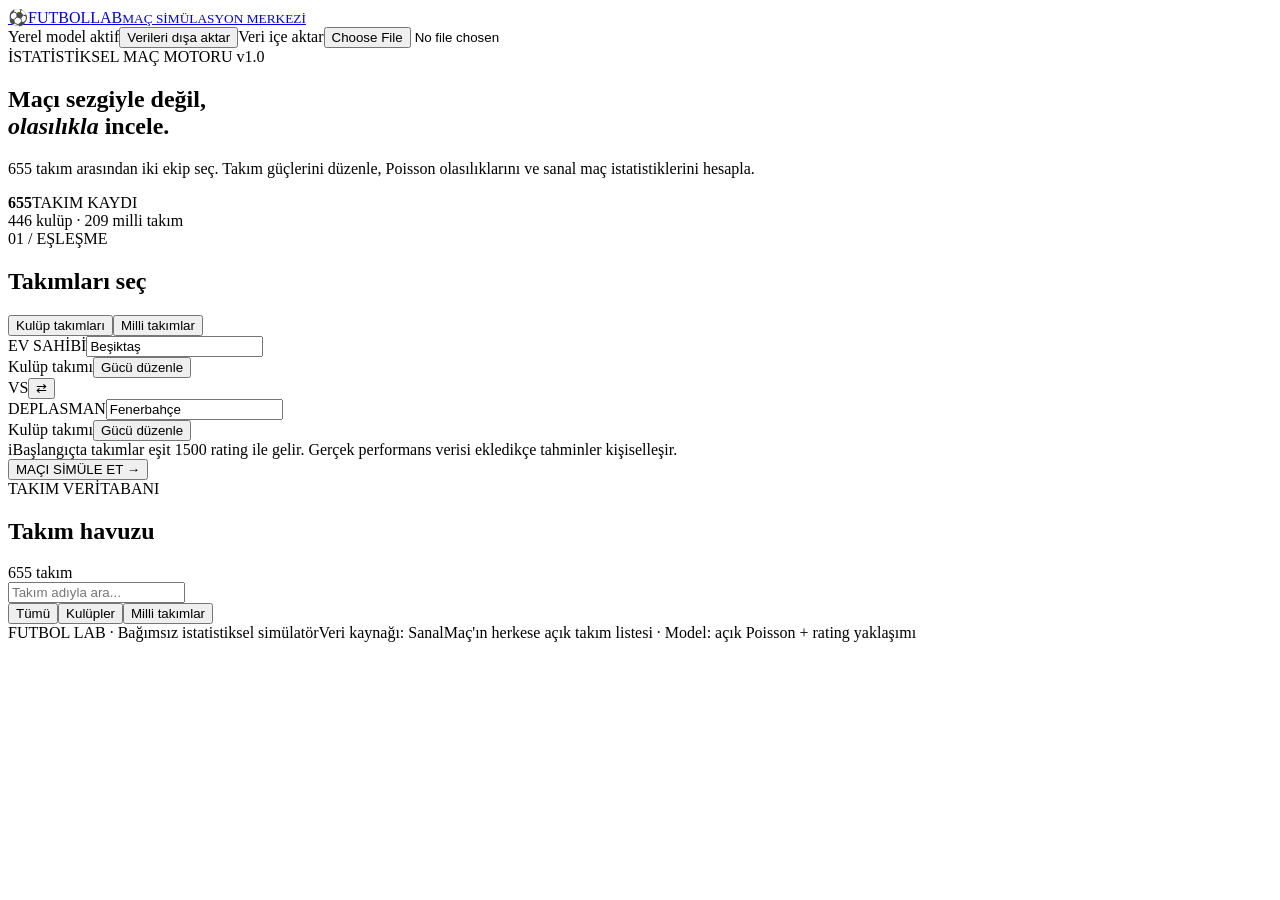
==== index.html @ b566d8dd "Add static football simulation app entry page" ====
<!doctype html>
<html lang="tr">
<head>
  <meta charset="utf-8"><meta name="viewport" content="width=device-width, initial-scale=1">
  <meta name="theme-color" content="#0b1321"><meta name="description" content="Kulüp ve milli takımlar için Poisson tabanlı futbol maç simülatörü.">
  <title>Futbol Simülasyon Laboratuvarı</title><link rel="stylesheet" href="style.css">
</head>
<body>
<header class="topbar"><a class="brand" href="#top"><span class="brand-mark">⚽</span><span>FUTBOL<span class="brand-accent">LAB</span><small>MAÇ SİMÜLASYON MERKEZİ</small></span></a><div class="top-actions"><span class="status"><i></i> Yerel model aktif</span><button id="exportBtn" class="button subtle">Verileri dışa aktar</button><label class="button subtle import-label">Veri içe aktar<input id="importFile" type="file" accept=".json,.csv,application/json,text/csv"></label></div></header>
<main id="top" class="shell">
  <section class="hero"><div><div class="eyebrow">İSTATİSTİKSEL MAÇ MOTORU <span>v1.0</span></div><h1>Maçı sezgiyle değil,<br><em>olasılıkla</em> incele.</h1><p>655 takım arasından iki ekip seç. Takım güçlerini düzenle, Poisson olasılıklarını ve sanal maç istatistiklerini hesapla.</p></div><div class="hero-stat"><strong>655</strong><span>TAKIM KAYDI</span><div>446 kulüp · 209 milli takım</div></div></section>
  <section class="panel selector-panel">
    <div class="section-head"><div><span class="kicker">01 / EŞLEŞME</span><h2>Takımları seç</h2></div><div class="tabs" role="tablist"><button class="tab active" data-type="club">Kulüp takımları</button><button class="tab" data-type="national">Milli takımlar</button></div></div>
    <div class="match-selectors">
      <div class="team-select home"><label for="homeTeam">EV SAHİBİ</label><input id="homeTeam" list="teamNames" value="Beşiktaş" autocomplete="off" placeholder="Takım ara..."><div class="team-foot"><span class="team-dot"></span><span id="homeType">Kulüp takımı</span><button class="text-button" data-edit="home">Gücü düzenle</button></div></div>
      <div class="versus"><span>VS</span><button id="swapBtn" aria-label="Takımları değiştir" title="Takımları değiştir">⇄</button></div>
      <div class="team-select away"><label for="awayTeam">DEPLASMAN</label><input id="awayTeam" list="teamNames" value="Fenerbahçe" autocomplete="off" placeholder="Takım ara..."><div class="team-foot"><span class="team-dot"></span><span id="awayType">Kulüp takımı</span><button class="text-button" data-edit="away">Gücü düzenle</button></div></div>
    </div>
    <datalist id="teamNames"></datalist>
    <div class="selector-bottom"><div class="model-note"><span class="info">i</span><span>Başlangıçta takımlar eşit 1500 rating ile gelir. Gerçek performans verisi ekledikçe tahminler kişiselleşir.</span></div><button id="simulateBtn" class="button primary">MAÇI SİMÜLE ET <span>→</span></button></div>
  </section>

  <section id="editor" class="panel editor-panel" hidden>
    <div class="section-head"><div><span class="kicker">TAKIM PROFİLİ</span><h2 id="editorTitle">Takım gücü</h2></div><button id="closeEditor" class="icon-button" aria-label="Kapat">×</button></div>
    <div class="editor-grid">
      <label>SM Rating <output id="ratingOut">1500</output><input id="rating" type="range" min="900" max="2200" step="10" value="1500"></label>
      <label>Hücum katsayısı <output id="attackOut">1.00×</output><input id="attack" type="range" min="0.65" max="1.55" step="0.01" value="1"></label>
      <label>Savunma katsayısı <output id="defenseOut">1.00×</output><input id="defense" type="range" min="0.65" max="1.55" step="0.01" value="1"></label>
      <label>Son form etkisi <output id="formOut">0</output><input id="form" type="range" min="-5" max="5" step="1" value="0"></label>
    </div>
    <div class="editor-foot"><span>Bu değerler yalnızca bu tarayıcıda saklanır.</span><button id="resetProfile" class="button subtle">Takımı varsayılana döndür</button></div>
  </section>

  <section id="results" hidden>
    <div class="results-heading"><div><span class="kicker">02 / SİMÜLASYON RAPORU</span><h2 id="resultTitle">Beşiktaş <small>—</small> Fenerbahçe</h2><p id="resultMeta">90 dakika · Poisson olasılık matrisi · 20.000 sanal maç</p></div><button class="button subtle" id="rerunBtn">↻ Yeniden hesapla</button></div>
    <div class="result-grid">
      <article class="panel outcome-panel"><div class="card-kicker">MAÇ SONUCU OLASILIKLARI</div><div class="probabilities"><div><strong id="homeProb">—</strong><span>EV SAHİBİ</span></div><div><strong id="drawProb">—</strong><span>BERABERLİK</span></div><div><strong id="awayProb">—</strong><span>DEPLASMAN</span></div></div><div class="prob-bar"><span id="homeBar"></span><span id="drawBar"></span><span id="awayBar"></span></div><div class="favorite-line"><span class="favorite-pip"></span><span id="favoriteText">Favori hesaplanıyor</span></div><div class="divider"></div><div class="score-row"><div><span>BEKLENEN GOL</span><strong id="expectedGoals">—</strong></div><div><span>EN OLASI SKOR</span><strong id="mostLikely">—</strong></div><div><span>2.5 GOL ÜSTÜ</span><strong id="over25">—</strong></div></div></article>
      <article class="panel score-panel"><div class="card-kicker">EN OLASI SKORLAR</div><div id="scoreList" class="score-list"></div><p class="muted small">Skor olasılıkları 0–8 gol aralığındaki Poisson matrisinden normalize edilir.</p></article>
    </div>
    <article class="panel stats-panel"><div class="section-head"><div><span class="kicker">03 / SANAL MAÇ</span><h2>Simüle edilen maç istatistikleri</h2></div><span class="sim-count">20.000 SENARYO</span></div><div id="statsTable" class="stats-table"></div></article>
    <article class="panel model-panel"><div class="section-head"><div><span class="kicker">04 / MODEL ŞEFFAFLIĞI</span><h2>Hesaplama özeti</h2></div></div><div id="modelDetails" class="model-details"></div></article>
  </section>
  <section class="panel teams-panel"><div class="section-head"><div><span class="kicker">TAKIM VERİTABANI</span><h2>Takım havuzu</h2></div><div class="team-count" id="teamCount">655 takım</div></div><div class="team-tools"><input id="teamSearch" placeholder="Takım adıyla ara..."><div class="tabs compact"><button class="tab active" data-filter="all">Tümü</button><button class="tab" data-filter="club">Kulüpler</button><button class="tab" data-filter="national">Milli takımlar</button></div></div><div id="teamChips" class="team-chips"></div><div class="list-footer" id="listFooter"></div></section>
  <footer><span>FUTBOL LAB · Bağımsız istatistiksel simülatör</span><span>Veri kaynağı: SanalMaç'ın herkese açık takım listesi · Model: açık Poisson + rating yaklaşımı</span></footer>
</main>
<script src="app.js"></script>
</body></html>
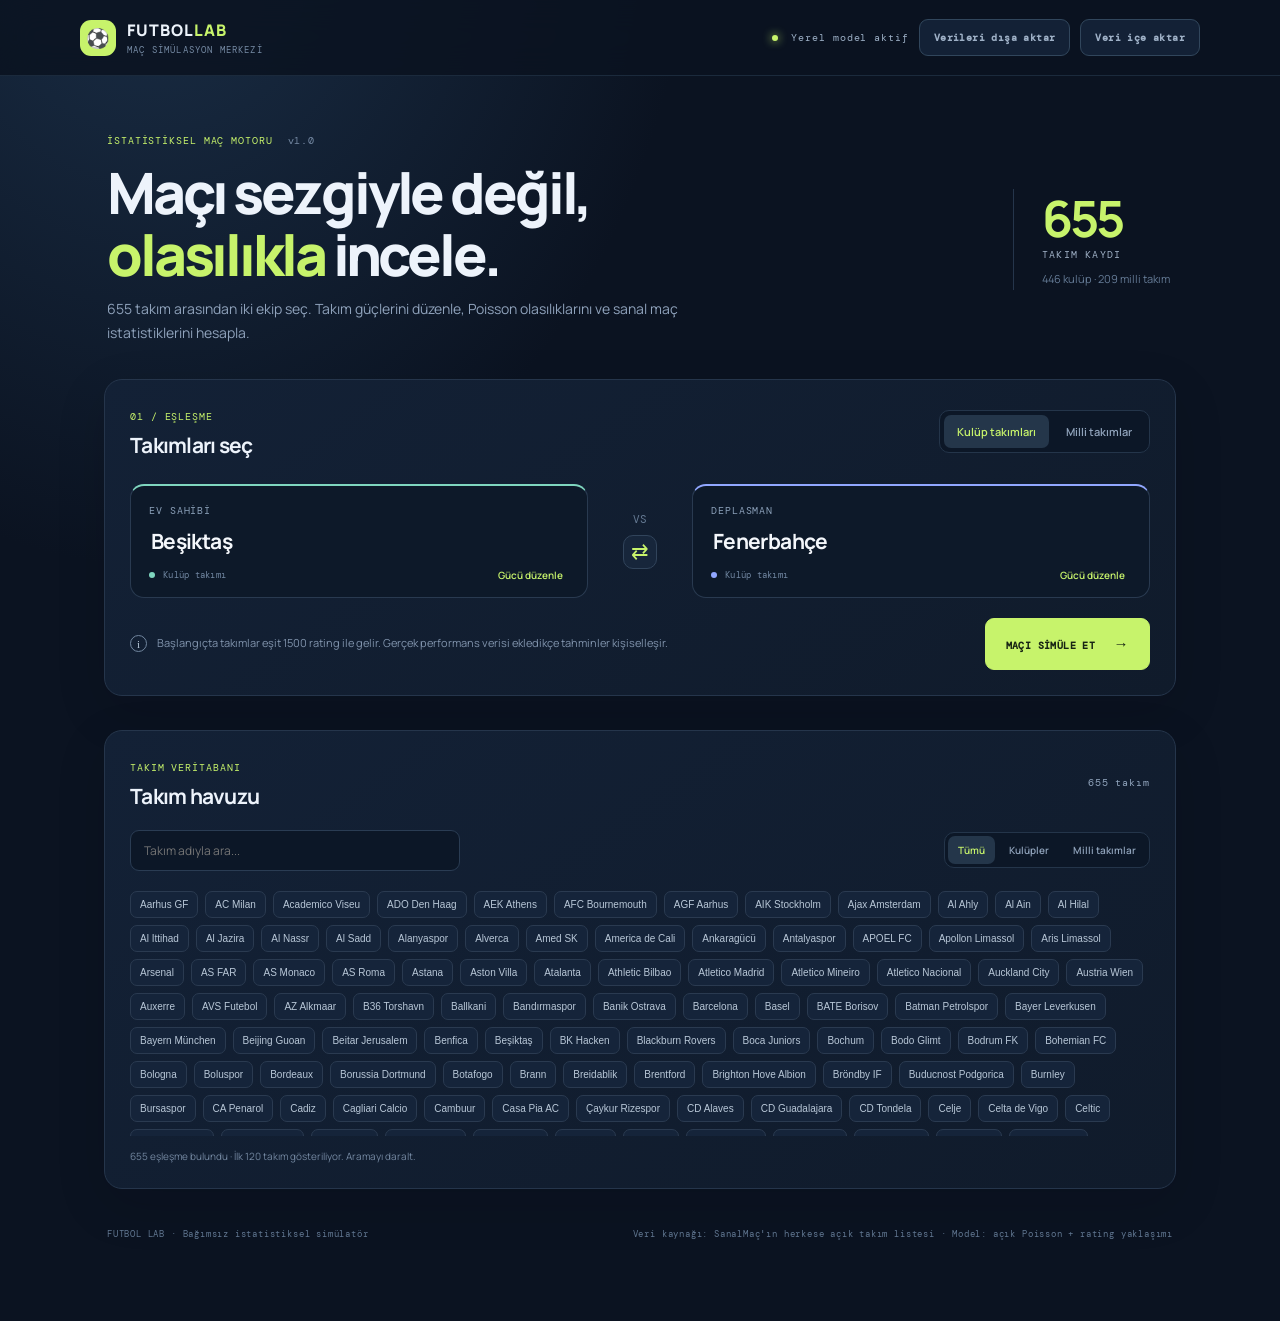
==== commit 477b39dd: "Add expanded team form controls" ====
--- a/index.html
+++ b/index.html
@@ -27,8 +27,14 @@
       <label>Hücum katsayısı <output id="attackOut">1.00×</output><input id="attack" type="range" min="0.65" max="1.55" step="0.01" value="1"></label>
       <label>Savunma katsayısı <output id="defenseOut">1.00×</output><input id="defense" type="range" min="0.65" max="1.55" step="0.01" value="1"></label>
       <label>Son form etkisi <output id="formOut">0</output><input id="form" type="range" min="-5" max="5" step="1" value="0"></label>
+      <label>İç saha etkisi <output id="homeEdgeOut">0</output><input id="homeEdge" type="range" min="-5" max="5" step="1" value="0"></label>
+      <label>Yorgunluk <output id="fatigueOut">0/10</output><input id="fatigue" type="range" min="0" max="10" step="1" value="0"></label>
+      <label>İstikrar <output id="consistencyOut">72/100</output><input id="consistency" type="range" min="0" max="100" step="1" value="72"></label>
+      <label>Moral <output id="moraleOut">0</output><input id="morale" type="range" min="-5" max="5" step="1" value="0"></label>
+      <label>Motivasyon <output id="motivationOut">5/10</output><input id="motivation" type="range" min="0" max="10" step="1" value="5"></label>
     </div>
-    <div class="editor-foot"><span>Bu değerler yalnızca bu tarayıcıda saklanır.</span><button id="resetProfile" class="button subtle">Takımı varsayılana döndür</button></div>
+    <p class="editor-hint">İç saha etkisi yalnızca takım ev sahibiyken uygulanır. Yorgunluk hücum gücünü düşürüp rakibin gol beklentisini artırır. Düşük istikrar skor dağılımını daha değişken yapar; moral, motivasyon ve form beklenen performansı etkiler.</p>
+    <div class="editor-foot"><span>Takım profilleri bu tarayıcıda saklanır ve sonraki maçlarda da kullanılır.</span><button id="resetProfile" class="button subtle">Takımı varsayılana döndür</button></div>
   </section>
 
   <section id="results" hidden>
--- a/style.css
+++ b/style.css
@@ -0,0 +1,6 @@
+@import url('https://fonts.googleapis.com/css2?family=DM+Mono:wght@400;500&family=Manrope:wght@400;500;600;700;800&display=swap');
+:root{--bg:#0b1321;--panel:#111d2e;--panel2:#16253a;--line:#25354b;--text:#edf3fb;--muted:#8fa2bb;--accent:#c7f36b;--accent2:#7fd6bf;--red:#f18a7b;--gold:#e7bd68}*{box-sizing:border-box}body{margin:0;background:radial-gradient(ellipse at 12% -10%,#1b3049 0,transparent 34%),var(--bg);color:var(--text);font-family:Manrope,Arial,sans-serif;font-size:14px}.topbar{height:76px;border-bottom:1px solid #1b2a3c;display:flex;align-items:center;justify-content:space-between;padding:0 max(24px,calc((100vw - 1120px)/2));background:#0b1321dd;position:sticky;top:0;z-index:5;backdrop-filter:blur(16px)}.brand{display:flex;gap:11px;align-items:center;color:var(--text);text-decoration:none;font-size:16px;font-weight:800;letter-spacing:.06em}.brand-mark{width:36px;height:36px;border-radius:11px;background:#c7f36b;color:#162414;display:grid;place-items:center;font-size:19px}.brand-accent{color:var(--accent)}.brand small{display:block;color:#778ba5;font:9px 'DM Mono';letter-spacing:.13em;margin-top:3px}.top-actions{display:flex;align-items:center;gap:10px}.status,.kicker,.eyebrow,.card-kicker,.team-select label,.team-count,.sim-count,footer,.team-foot,.score-row span{font:10px 'DM Mono',monospace;letter-spacing:.09em}.status{color:#9db0c6}.status i{display:inline-block;width:6px;height:6px;border-radius:50%;background:var(--accent);margin-right:7px;box-shadow:0 0 10px #c7f36b}.shell{max-width:1120px;margin:auto;padding:38px 24px 60px}.hero{display:flex;justify-content:space-between;align-items:center;padding:20px 3px 34px}.eyebrow,.kicker{color:var(--accent)}.eyebrow span{color:#7589a3;margin-left:8px}h1{font-size:clamp(36px,5vw,57px);line-height:1.08;letter-spacing:-.055em;margin:15px 0 12px;font-weight:800}h1 em{color:var(--accent);font-style:normal}.hero p{max-width:610px;color:var(--muted);line-height:1.7;margin:0}.hero-stat{border-left:1px solid var(--line);padding:4px 0 4px 28px;min-width:160px}.hero-stat strong{font-size:50px;line-height:1;color:var(--accent);letter-spacing:-.06em;display:block}.hero-stat span{font:10px 'DM Mono';letter-spacing:.12em;color:#9fb0c5}.hero-stat div{color:#657b96;font-size:11px;margin-top:9px}.panel{background:linear-gradient(145deg,#132136,#101b2b);border:1px solid var(--line);border-radius:18px;padding:25px;margin-bottom:18px;box-shadow:0 16px 50px #02081222}.section-head{display:flex;justify-content:space-between;align-items:center;gap:16px}.section-head h2,.results-heading h2{font-size:21px;letter-spacing:-.035em;margin:7px 0 0}.tabs{display:flex;gap:4px;padding:4px;background:#0c1727;border:1px solid #24354a;border-radius:10px}.tab{background:transparent;color:#90a3bb;border:0;padding:9px 13px;border-radius:7px;font:600 11px Manrope;cursor:pointer}.tab.active{background:#24364a;color:var(--accent)}.match-selectors{display:grid;grid-template-columns:1fr 72px 1fr;gap:16px;align-items:center;margin:25px 0 20px}.team-select{background:#0d1929;border:1px solid #293a50;border-radius:14px;padding:18px 18px 14px}.team-select.home{border-top:2px solid var(--accent2)}.team-select.away{border-top:2px solid #91a7ff}.team-select label{color:#8ba0b9;display:block;margin-bottom:9px}.team-select input{width:100%;background:transparent;border:0;outline:none;color:#f4f7fb;font:700 21px Manrope;letter-spacing:-.03em}.team-foot{display:flex;align-items:center;gap:8px;color:#7187a2;margin-top:11px;font-size:9px;letter-spacing:.03em}.team-dot{width:6px;height:6px;border-radius:50%;background:var(--accent2)}.away .team-dot{background:#91a7ff}.text-button{margin-left:auto;background:transparent;border:0;color:var(--accent);font:600 10px Manrope;cursor:pointer}.versus{display:grid;justify-items:center;gap:9px;color:#657a93;font:11px 'DM Mono'}.versus button{width:34px;height:34px;border:1px solid #31445b;border-radius:10px;color:var(--accent);background:#17263b;font-size:21px;cursor:pointer}.selector-bottom{display:flex;justify-content:space-between;align-items:center;gap:18px}.model-note{display:flex;align-items:center;gap:10px;color:#8194ad;font-size:11px;line-height:1.5}.info{width:17px;height:17px;display:grid;place-items:center;border:1px solid #71869f;border-radius:50%;font:11px Georgia;color:#b7c7d8;flex:none}.button{border:1px solid #31465c;border-radius:9px;padding:11px 14px;background:#17263a;color:#cad8e8;font:700 10px 'DM Mono';letter-spacing:.04em;cursor:pointer;white-space:nowrap}.button:hover{filter:brightness(1.16)}.button.primary{background:var(--accent);color:#172414;border-color:var(--accent);padding:15px 20px}.button.primary span{margin-left:12px;font-size:15px}.button.subtle{background:#132136;color:#9eb0c6}.import-label{display:inline-flex;align-items:center}.import-label input{display:none}.editor-panel{border-color:#718d4a}.editor-grid{display:grid;grid-template-columns:repeat(4,1fr);gap:20px;margin:24px 0}.editor-grid label{color:#9db0c6;font-size:11px}.editor-grid output{float:right;color:var(--accent);font:12px 'DM Mono'}.editor-grid input{display:block;width:100%;margin-top:16px;accent-color:var(--accent)}.editor-foot{display:flex;justify-content:space-between;align-items:center;color:#7488a1;font-size:10px}.icon-button{border:0;background:transparent;color:#b5c4d6;font-size:25px;cursor:pointer}.results-heading{display:flex;align-items:center;justify-content:space-between;margin:36px 2px 18px}.results-heading p{margin:6px 0 0;color:#7f94ac;font-size:11px}.result-grid{display:grid;grid-template-columns:1.35fr .85fr;gap:18px}.outcome-panel,.score-panel{margin:0}.card-kicker{color:#849ab4}.probabilities{display:grid;grid-template-columns:repeat(3,1fr);margin:28px 0 16px;text-align:center}.probabilities strong{display:block;font:700 clamp(28px,4vw,39px) 'DM Mono';letter-spacing:-.06em}.probabilities div:first-child strong{color:var(--accent2)}.probabilities div:nth-child(2) strong{color:#e8c778}.probabilities div:nth-child(3) strong{color:#9aabff}.probabilities span{display:block;color:#8296ae;font:9px 'DM Mono';letter-spacing:.1em;margin-top:6px}.prob-bar{display:flex;height:8px;border-radius:99px;overflow:hidden;background:#26364b;gap:3px}.prob-bar span:first-child{background:var(--accent2)}.prob-bar span:nth-child(2){background:#e8c778}.prob-bar span:nth-child(3){background:#9aabff}.favorite-line{display:flex;align-items:center;gap:8px;margin-top:17px;color:#c7d4e3;font-size:11px}.favorite-pip{width:7px;height:7px;border-radius:50%;background:var(--accent)}.divider{height:1px;background:var(--line);margin:21px 0 17px}.score-row{display:grid;grid-template-columns:repeat(3,1fr);gap:10px}.score-row span{display:block;font-size:9px;color:#7187a0}.score-row strong{display:block;margin-top:7px;font:600 17px 'DM Mono';color:#e9f1f8}.score-list{display:grid;grid-template-columns:repeat(2,1fr);gap:8px;margin-top:22px}.score-chip{padding:10px;border-radius:8px;background:#0e1a2a;border:1px solid #23344a;display:flex;justify-content:space-between;align-items:center}.score-chip strong{font:600 14px 'DM Mono'}.score-chip span{color:var(--accent);font:11px 'DM Mono'}.muted{color:#71859e}.small{font-size:10px;line-height:1.6}.stats-panel,.model-panel{margin-top:18px}.sim-count{color:#6f859e;font-size:9px}.stats-table{margin-top:23px}.stat-row{display:grid;grid-template-columns:1fr 110px 1fr;gap:12px;align-items:center;padding:13px 0;border-bottom:1px solid #233248}.stat-row:last-child{border:0}.stat-value{font:600 14px 'DM Mono';color:#e7eef6}.stat-value.right{text-align:right}.stat-name{text-align:center;color:#7f93ab;font-size:10px}.stat-track{height:4px;border-radius:10px;background:#26364a;display:flex;overflow:hidden;margin-top:7px}.stat-track span:first-child{background:var(--accent2)}.stat-track span:last-child{background:#98aaff}.side-cell small{font-size:9px;color:#71859e}.model-details{display:grid;grid-template-columns:repeat(3,1fr);gap:12px;margin-top:20px}.model-item{padding:14px;background:#0e1928;border:1px solid #22334a;border-radius:10px}.model-item span{display:block;color:#778ba4;font:9px 'DM Mono';letter-spacing:.07em}.model-item strong{display:block;color:#dbe6f2;font:12px 'DM Mono';margin-top:8px}.teams-panel{margin-top:34px}.team-count{color:#91a5bd}.team-tools{display:flex;justify-content:space-between;align-items:center;gap:15px;margin:20px 0}.team-tools input{width:min(330px,55%);background:#0c1727;border:1px solid #2a3c53;border-radius:9px;padding:11px 13px;color:#e6edf5;outline:none;font:12px Manrope}.compact{padding:3px}.compact .tab{padding:7px 10px;font-size:10px}.team-chips{display:flex;flex-wrap:wrap;gap:7px;max-height:245px;overflow:auto;padding-right:5px}.team-chip{background:#15243a;color:#b8c7d7;border:1px solid #2a3a50;border-radius:7px;padding:7px 9px;font-size:10px;cursor:pointer}.team-chip:hover{border-color:var(--accent);color:var(--accent)}.list-footer{margin-top:13px;color:#7488a1;font-size:10px}footer{display:flex;justify-content:space-between;gap:18px;color:#617791;font-size:9px;padding:20px 3px;line-height:1.6} [hidden]{display:none!important}
+@media(max-width:760px){.topbar{height:64px;padding:0 15px}.status{display:none}.top-actions{gap:6px}.top-actions .button{padding:9px;font-size:9px}.shell{padding:22px 13px 38px}.hero{padding:18px 2px 25px}.hero-stat{min-width:auto;padding-left:16px}.hero-stat strong{font-size:38px}.hero-stat div{font-size:9px}.hero p{font-size:12px;max-width:430px}.panel{padding:17px;border-radius:14px}.section-head h2,.results-heading h2{font-size:18px}.section-head{align-items:flex-start;flex-wrap:wrap}.match-selectors{grid-template-columns:1fr 36px 1fr;gap:6px;margin:20px 0 16px}.team-select{padding:13px 10px}.team-select input{font-size:16px}.team-foot{font-size:8px;gap:5px;flex-wrap:wrap}.text-button{width:100%;text-align:left;margin:5px 0 0}.versus button{width:29px;height:29px}.selector-bottom{align-items:stretch;flex-direction:column}.button.primary{width:100%}.model-note{font-size:10px}.editor-grid{grid-template-columns:1fr 1fr;gap:17px}.editor-foot{align-items:flex-start;gap:10px;flex-direction:column}.results-heading{align-items:flex-start;gap:12px}.results-heading .button{font-size:9px}.result-grid{grid-template-columns:1fr}.probabilities strong{font-size:32px}.score-row{gap:6px}.score-row strong{font-size:14px}.stats-panel .section-head{align-items:center}.stat-row{grid-template-columns:1fr 78px 1fr;gap:6px}.stat-value{font-size:12px}.stat-name{font-size:9px}.model-details{grid-template-columns:1fr 1fr}.team-tools{align-items:stretch;flex-direction:column}.team-tools input{width:100%}.compact{align-self:flex-start}.team-chips{max-height:300px}footer{flex-direction:column}.brand{font-size:14px}.brand-mark{width:32px;height:32px}}
+@media(max-width:390px){.hero-stat{display:none}.match-selectors{grid-template-columns:1fr 28px 1fr}.team-select input{font-size:14px}.team-foot{font-size:7px}.model-details{grid-template-columns:1fr}.probabilities strong{font-size:27px}}
+
+.toast{position:fixed;bottom:22px;left:50%;transform:translate(-50%,20px);background:#20334b;border:1px solid #405c79;color:#eaf2fa;padding:12px 16px;border-radius:10px;font:12px Manrope;box-shadow:0 12px 35px #0008;opacity:0;pointer-events:none;transition:.2s;z-index:20;max-width:calc(100vw - 30px);text-align:center}.toast.show{opacity:1;transform:translate(-50%,0)}
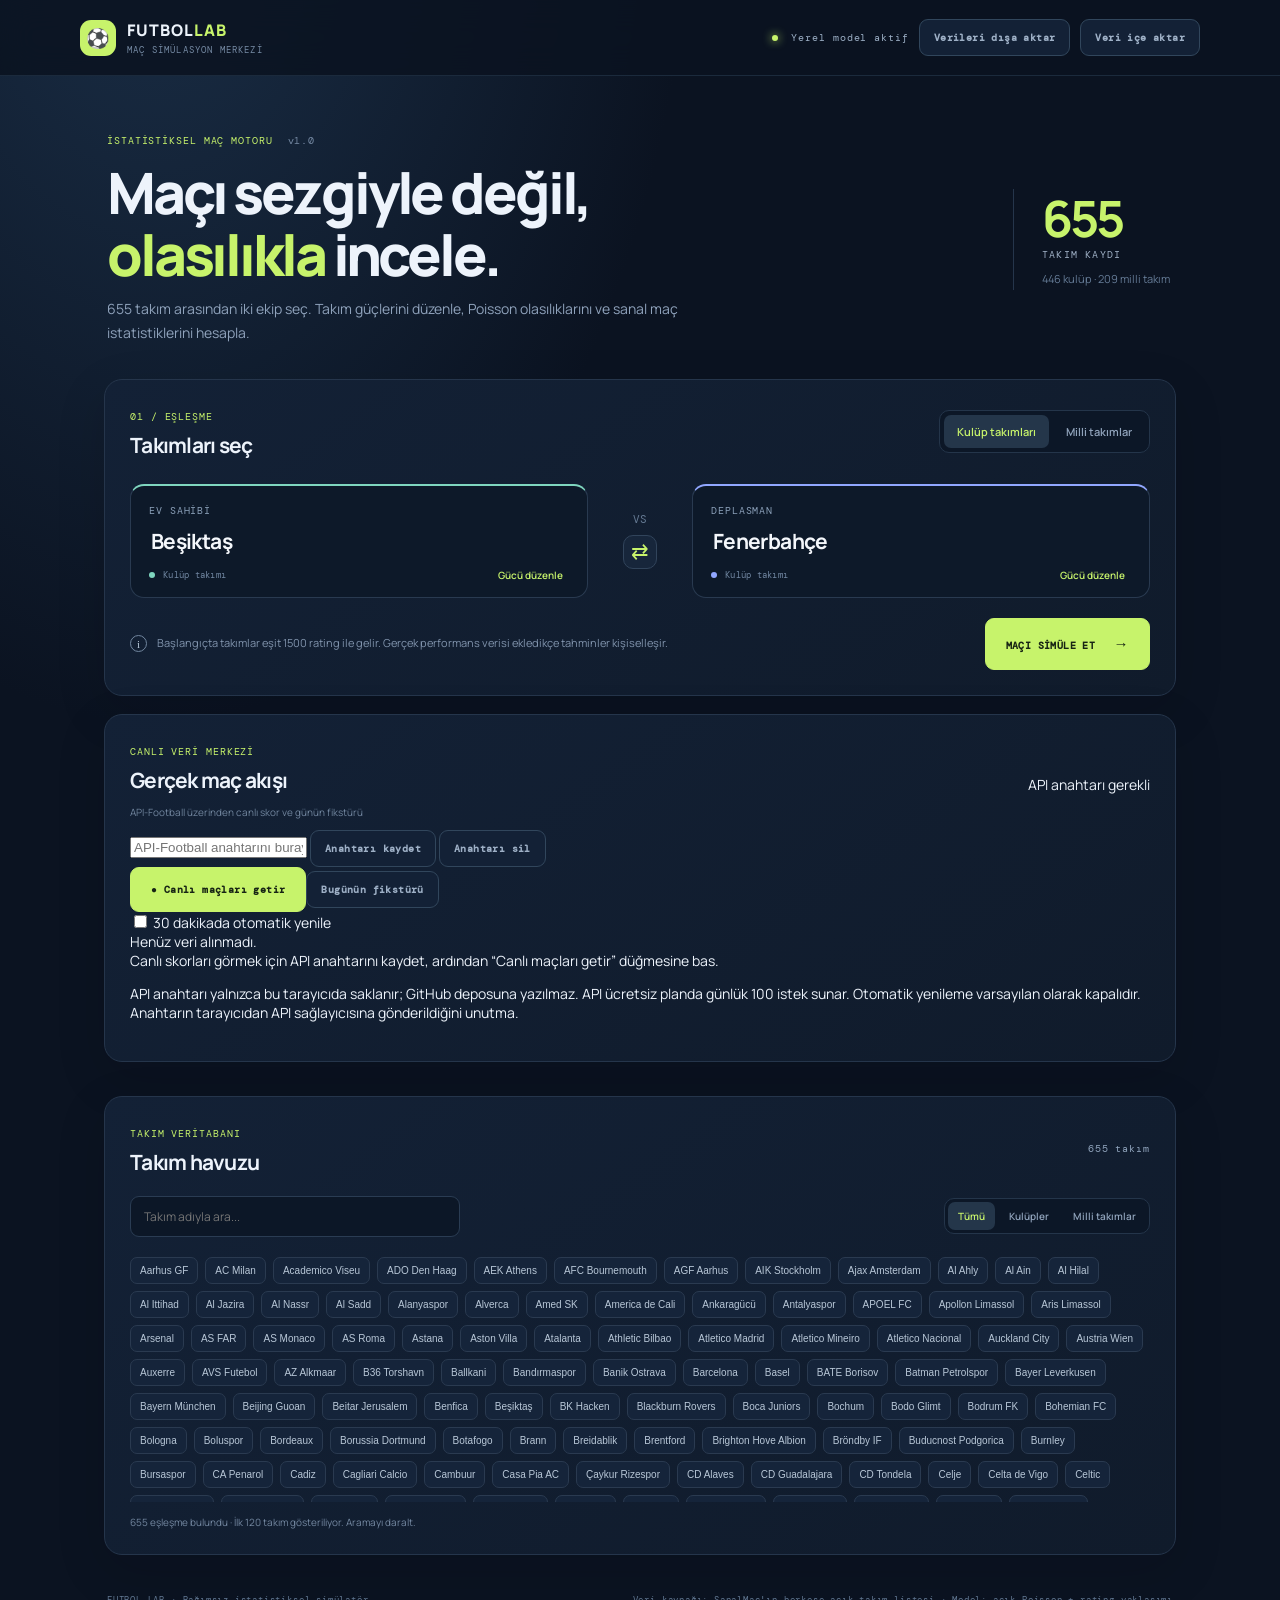
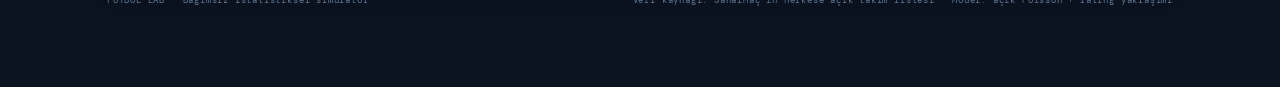
==== commit 60dd1322: "Add live score connection and expanded score markets" ====
--- a/index.html
+++ b/index.html
@@ -37,12 +37,38 @@
     <div class="editor-foot"><span>Takım profilleri bu tarayıcıda saklanır ve sonraki maçlarda da kullanılır.</span><button id="resetProfile" class="button subtle">Takımı varsayılana döndür</button></div>
   </section>
 
+  <section class="panel live-data-panel">
+    <div class="section-head">
+      <div><span class="kicker">CANLI VERİ MERKEZİ</span><h2>Gerçek maç akışı</h2><p class="muted small">API-Football üzerinden canlı skor ve günün fikstürü</p></div>
+      <span id="liveStatus" class="live-status">API anahtarı gerekli</span>
+    </div>
+    <div class="live-key-row">
+      <input id="liveApiKey" type="password" autocomplete="off" spellcheck="false" placeholder="API-Football anahtarını buraya gir">
+      <button id="saveLiveKey" class="button subtle">Anahtarı kaydet</button>
+      <button id="clearLiveKey" class="button subtle">Anahtarı sil</button>
+    </div>
+    <div class="live-controls">
+      <div class="live-actions"><button id="refreshLive" class="button primary">● Canlı maçları getir</button><button id="todayFixtures" class="button subtle">Bugünün fikstürü</button></div>
+      <label class="auto-refresh-label"><input id="autoLiveRefresh" type="checkbox"> 30 dakikada otomatik yenile</label>
+    </div>
+    <div class="live-meta"><span id="liveUpdated">Henüz veri alınmadı.</span><span id="liveQuota"></span></div>
+    <div id="liveFixtures" class="live-fixtures"><div class="live-empty">Canlı skorları görmek için API anahtarını kaydet, ardından “Canlı maçları getir” düğmesine bas.</div></div>
+    <p class="live-disclaimer">API anahtarı yalnızca bu tarayıcıda saklanır; GitHub deposuna yazılmaz. API ücretsiz planda günlük 100 istek sunar. Otomatik yenileme varsayılan olarak kapalıdır. Anahtarın tarayıcıdan API sağlayıcısına gönderildiğini unutma.</p>
+  </section>
+
   <section id="results" hidden>
-    <div class="results-heading"><div><span class="kicker">02 / SİMÜLASYON RAPORU</span><h2 id="resultTitle">Beşiktaş <small>—</small> Fenerbahçe</h2><p id="resultMeta">90 dakika · Poisson olasılık matrisi · 20.000 sanal maç</p></div><button class="button subtle" id="rerunBtn">↻ Yeniden hesapla</button></div>
+    <div class="results-heading"><div><span class="kicker">02 / SİMÜLASYON RAPORU</span><h2 id="resultTitle">Beşiktaş <small>—</small> Fenerbahçe</h2><p id="resultMeta">90 dakika · Değişken dağılımlı gol modeli · 20.000 sanal maç</p></div><button class="button subtle" id="rerunBtn">↻ Yeniden hesapla</button></div>
     <div class="result-grid">
       <article class="panel outcome-panel"><div class="card-kicker">MAÇ SONUCU OLASILIKLARI</div><div class="probabilities"><div><strong id="homeProb">—</strong><span>EV SAHİBİ</span></div><div><strong id="drawProb">—</strong><span>BERABERLİK</span></div><div><strong id="awayProb">—</strong><span>DEPLASMAN</span></div></div><div class="prob-bar"><span id="homeBar"></span><span id="drawBar"></span><span id="awayBar"></span></div><div class="favorite-line"><span class="favorite-pip"></span><span id="favoriteText">Favori hesaplanıyor</span></div><div class="divider"></div><div class="score-row"><div><span>BEKLENEN GOL</span><strong id="expectedGoals">—</strong></div><div><span>EN OLASI SKOR</span><strong id="mostLikely">—</strong></div><div><span>2.5 GOL ÜSTÜ</span><strong id="over25">—</strong></div></div></article>
-      <article class="panel score-panel"><div class="card-kicker">EN OLASI SKORLAR</div><div id="scoreList" class="score-list"></div><p class="muted small">Skor olasılıkları 0–8 gol aralığındaki Poisson matrisinden normalize edilir.</p></article>
+      <article class="panel score-panel"><div class="card-kicker">EN OLASI SKOR ALTERNATİFLERİ</div><div id="scoreList" class="score-list"></div><p class="muted small">En yüksek olasılıklı 10 tam skor. Oran veya kesin sonuç değildir.</p></article>
     </div>
+    <article class="panel market-panel">
+      <div class="section-head"><div><span class="kicker">SKOR SENARYOLARI</span><h2>Gol ve galibiyet alternatifleri</h2></div></div>
+      <div class="market-layout">
+        <div><div class="market-subtitle">GOL PAZARLARI</div><div id="goalMarkets" class="market-rows"></div></div>
+        <div><div class="market-subtitle">SKOR FARKI SENARYOLARI</div><div id="marginMarkets" class="market-rows"></div></div>
+      </div>
+    </article>
     <article class="panel stats-panel"><div class="section-head"><div><span class="kicker">03 / SANAL MAÇ</span><h2>Simüle edilen maç istatistikleri</h2></div><span class="sim-count">20.000 SENARYO</span></div><div id="statsTable" class="stats-table"></div></article>
     <article class="panel model-panel"><div class="section-head"><div><span class="kicker">04 / MODEL ŞEFFAFLIĞI</span><h2>Hesaplama özeti</h2></div></div><div id="modelDetails" class="model-details"></div></article>
   </section>
--- a/style.css
+++ b/style.css
@@ -3,4 +3,11 @@
 @media(max-width:760px){.topbar{height:64px;padding:0 15px}.status{display:none}.top-actions{gap:6px}.top-actions .button{padding:9px;font-size:9px}.shell{padding:22px 13px 38px}.hero{padding:18px 2px 25px}.hero-stat{min-width:auto;padding-left:16px}.hero-stat strong{font-size:38px}.hero-stat div{font-size:9px}.hero p{font-size:12px;max-width:430px}.panel{padding:17px;border-radius:14px}.section-head h2,.results-heading h2{font-size:18px}.section-head{align-items:flex-start;flex-wrap:wrap}.match-selectors{grid-template-columns:1fr 36px 1fr;gap:6px;margin:20px 0 16px}.team-select{padding:13px 10px}.team-select input{font-size:16px}.team-foot{font-size:8px;gap:5px;flex-wrap:wrap}.text-button{width:100%;text-align:left;margin:5px 0 0}.versus button{width:29px;height:29px}.selector-bottom{align-items:stretch;flex-direction:column}.button.primary{width:100%}.model-note{font-size:10px}.editor-grid{grid-template-columns:1fr 1fr;gap:17px}.editor-foot{align-items:flex-start;gap:10px;flex-direction:column}.results-heading{align-items:flex-start;gap:12px}.results-heading .button{font-size:9px}.result-grid{grid-template-columns:1fr}.probabilities strong{font-size:32px}.score-row{gap:6px}.score-row strong{font-size:14px}.stats-panel .section-head{align-items:center}.stat-row{grid-template-columns:1fr 78px 1fr;gap:6px}.stat-value{font-size:12px}.stat-name{font-size:9px}.model-details{grid-template-columns:1fr 1fr}.team-tools{align-items:stretch;flex-direction:column}.team-tools input{width:100%}.compact{align-self:flex-start}.team-chips{max-height:300px}footer{flex-direction:column}.brand{font-size:14px}.brand-mark{width:32px;height:32px}}
 @media(max-width:390px){.hero-stat{display:none}.match-selectors{grid-template-columns:1fr 28px 1fr}.team-select input{font-size:14px}.team-foot{font-size:7px}.model-details{grid-template-columns:1fr}.probabilities strong{font-size:27px}}
 
-.toast{position:fixed;bottom:22px;left:50%;transform:translate(-50%,20px);background:#20334b;border:1px solid #405c79;color:#eaf2fa;padding:12px 16px;border-radius:10px;font:12px Manrope;box-shadow:0 12px 35px #0008;opacity:0;pointer-events:none;transition:.2s;z-index:20;max-width:calc(100vw - 30px);text-align:center}.toast.show{opacity:1;transform:translate(-50%,0)}+.toast{position:fixed;bottom:22px;left:50%;transform:translate(-50%,20px);background:#20334b;border:1px solid #405c79;color:#eaf2fa;padding:12px 16px;border-radius:10px;font:12px Manrope;box-shadow:0 12px 35px #0008;opacity:0;pointer-events:none;transition:.2s;z-index:20;max-width:calc(100vw - 30px);text-align:center}.toast.show{opacity:1;transform:translate(-50%,0)}
+
+/* Expanded team-profile controls */
+.editor-grid{grid-template-columns:repeat(3,minmax(0,1fr))}
+.editor-grid label{line-height:1.55}
+.editor-hint{margin:0 0 19px;color:#8195ad;font-size:10px;line-height:1.7;max-width:900px;padding:11px 13px;background:#0d1929;border:1px solid #24364c;border-radius:9px}
+@media(max-width:760px){.editor-grid{grid-template-columns:repeat(2,minmax(0,1fr))}.editor-hint{font-size:10px}}
+@media(max-width:390px){.editor-grid{grid-template-columns:1fr}}
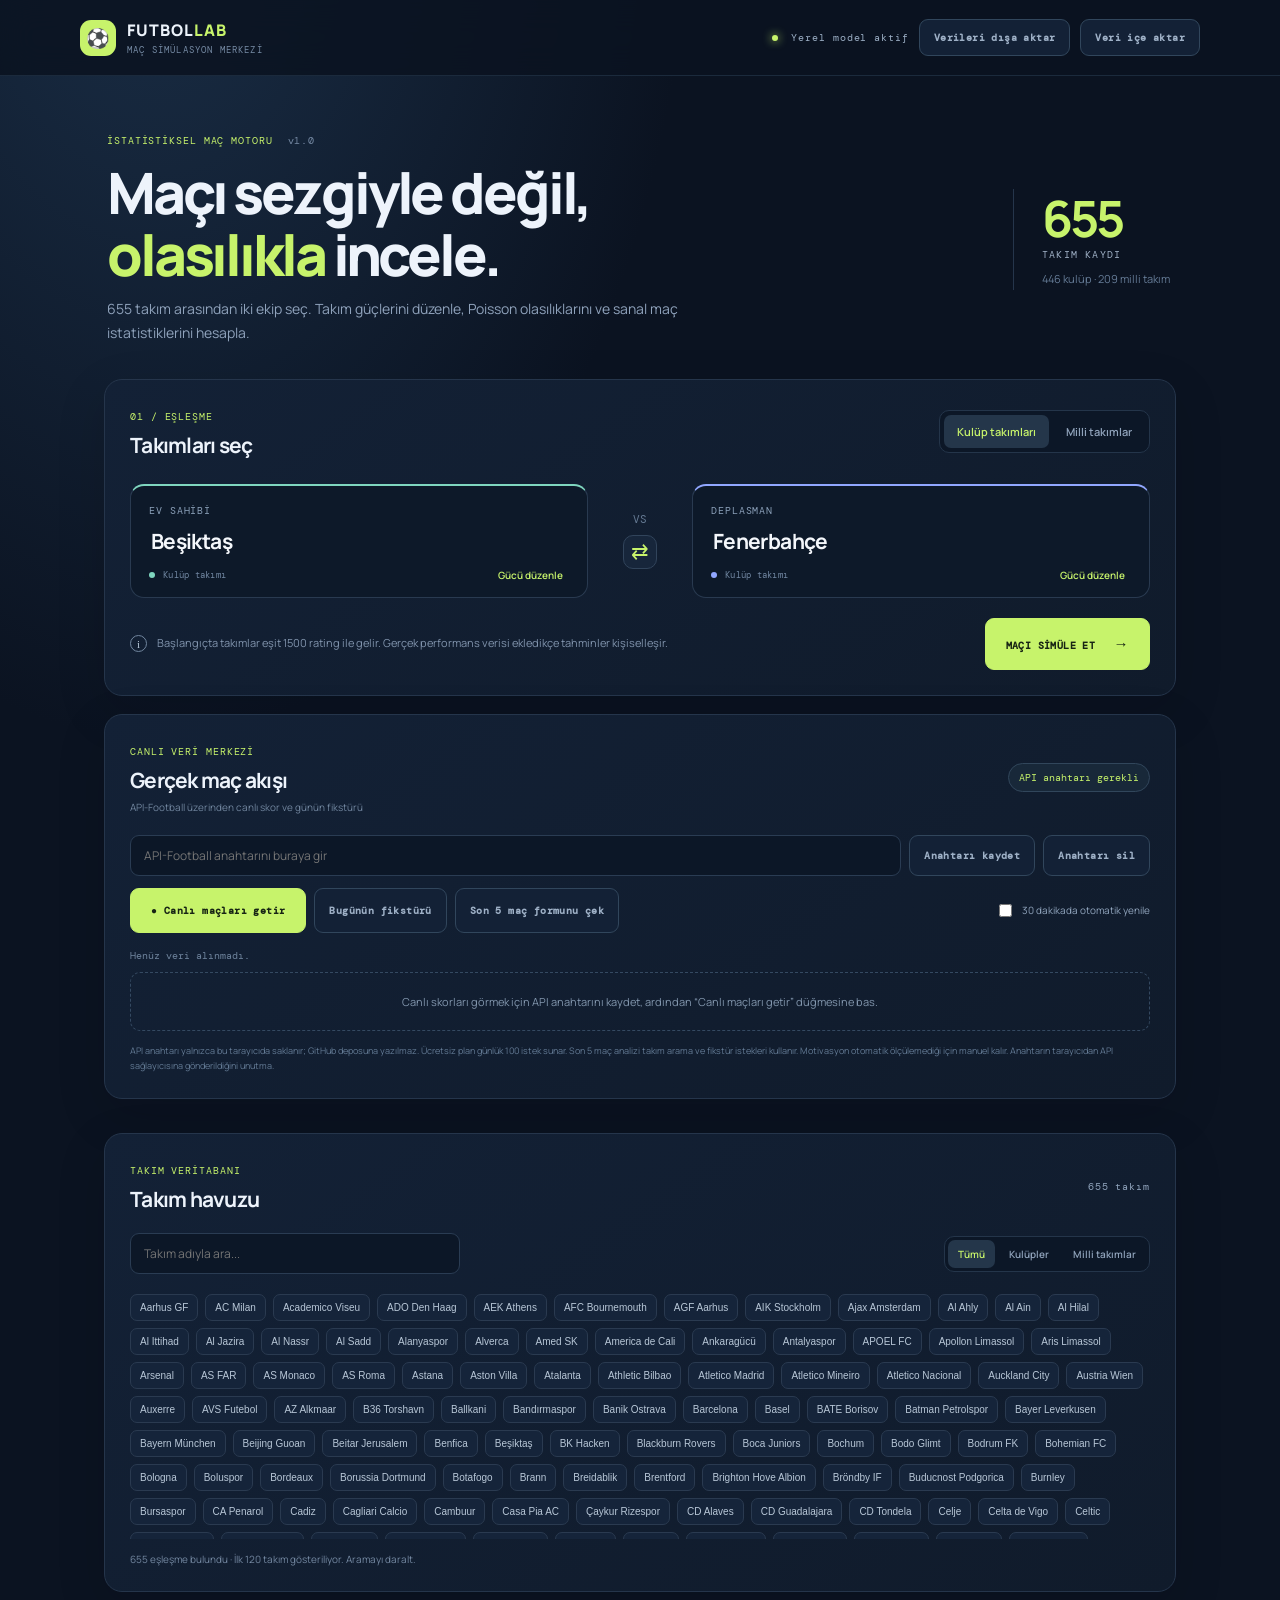
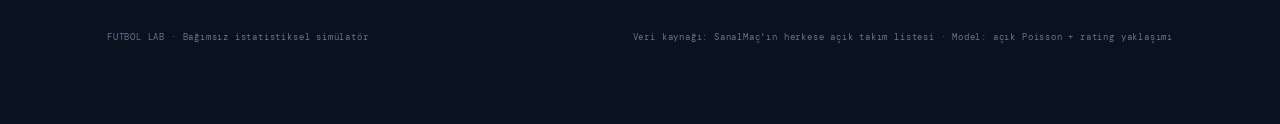
==== commit ce3df94d: "Add recent team-form sync control" ====
--- a/index.html
+++ b/index.html
@@ -48,12 +48,12 @@
       <button id="clearLiveKey" class="button subtle">Anahtarı sil</button>
     </div>
     <div class="live-controls">
-      <div class="live-actions"><button id="refreshLive" class="button primary">● Canlı maçları getir</button><button id="todayFixtures" class="button subtle">Bugünün fikstürü</button></div>
+      <div class="live-actions"><button id="refreshLive" class="button primary">● Canlı maçları getir</button><button id="todayFixtures" class="button subtle">Bugünün fikstürü</button><button id="syncTeamForm" class="button subtle">Son 5 maç formunu çek</button></div>
       <label class="auto-refresh-label"><input id="autoLiveRefresh" type="checkbox"> 30 dakikada otomatik yenile</label>
     </div>
     <div class="live-meta"><span id="liveUpdated">Henüz veri alınmadı.</span><span id="liveQuota"></span></div>
     <div id="liveFixtures" class="live-fixtures"><div class="live-empty">Canlı skorları görmek için API anahtarını kaydet, ardından “Canlı maçları getir” düğmesine bas.</div></div>
-    <p class="live-disclaimer">API anahtarı yalnızca bu tarayıcıda saklanır; GitHub deposuna yazılmaz. API ücretsiz planda günlük 100 istek sunar. Otomatik yenileme varsayılan olarak kapalıdır. Anahtarın tarayıcıdan API sağlayıcısına gönderildiğini unutma.</p>
+    <p class="live-disclaimer">API anahtarı yalnızca bu tarayıcıda saklanır; GitHub deposuna yazılmaz. Ücretsiz plan günlük 100 istek sunar. Son 5 maç analizi takım arama ve fikstür istekleri kullanır. Motivasyon otomatik ölçülemediği için manuel kalır. Anahtarın tarayıcıdan API sağlayıcısına gönderildiğini unutma.</p>
   </section>
 
   <section id="results" hidden>
--- a/style.css
+++ b/style.css
@@ -11,3 +11,57 @@
 .editor-hint{margin:0 0 19px;color:#8195ad;font-size:10px;line-height:1.7;max-width:900px;padding:11px 13px;background:#0d1929;border:1px solid #24364c;border-radius:9px}
 @media(max-width:760px){.editor-grid{grid-template-columns:repeat(2,minmax(0,1fr))}.editor-hint{font-size:10px}}
 @media(max-width:390px){.editor-grid{grid-template-columns:1fr}}
+ 
+
+/* Expanded score markets and API-Football live center */
+.market-panel{margin-top:18px}
+.market-layout{display:grid;grid-template-columns:1fr 1.25fr;gap:26px;margin-top:22px}
+.market-subtitle{font:10px 'DM Mono';letter-spacing:.1em;color:#8298b1;margin-bottom:12px}
+.market-rows{display:grid;grid-template-columns:1fr 1fr;gap:8px 16px}
+.market-row{position:relative;display:grid;grid-template-columns:1fr auto;gap:6px 10px;padding:10px 11px;background:#0e1928;border:1px solid #22334a;border-radius:9px;align-items:center}
+.market-row span{font-size:10px;color:#9baec3}
+.market-row strong{font:600 12px 'DM Mono';color:var(--accent)}
+.market-track{grid-column:1/-1;height:3px;border-radius:8px;background:#26364b;overflow:hidden}
+.market-track i{display:block;height:100%;background:var(--accent2);border-radius:8px}
+.score-chip strong small{color:#6f849d;font:9px 'DM Mono';margin-right:4px}
+.live-data-panel{margin-top:18px}
+.live-data-panel .section-head p{margin:5px 0 0}
+.live-status{font:10px 'DM Mono';color:var(--accent);background:#182839;border:1px solid #31465b;border-radius:99px;padding:7px 10px}
+.live-key-row{display:grid;grid-template-columns:minmax(160px,1fr) auto auto;gap:8px;margin-top:20px}
+.live-key-row input{min-width:0;background:#0c1727;border:1px solid #2a3c53;border-radius:9px;padding:11px 13px;color:#e6edf5;outline:none;font:12px Manrope}
+.live-controls{display:flex;justify-content:space-between;align-items:center;gap:12px;margin-top:12px}
+.live-actions{display:flex;gap:8px;flex-wrap:wrap}
+.auto-refresh-label{display:flex;align-items:center;gap:7px;color:#91a5bd;font-size:10px}
+.auto-refresh-label input{accent-color:var(--accent)}
+.live-meta{display:flex;justify-content:space-between;gap:12px;margin:16px 0 10px;color:#6f849d;font:10px 'DM Mono'}
+.live-fixtures{display:grid;grid-template-columns:repeat(2,minmax(0,1fr));gap:9px}
+.live-match{background:#0d1929;border:1px solid #273a51;border-radius:11px;padding:13px}
+.live-match-top,.live-match-bottom{display:flex;justify-content:space-between;align-items:center;gap:8px}
+.live-match-top{font:9px 'DM Mono';color:#8195ad}
+.live-match-state{color:var(--accent)}
+.live-scoreline{display:grid;grid-template-columns:1fr 15px 1fr;align-items:center;gap:8px;margin:15px 0}
+.live-scoreline>div{display:flex;align-items:center;justify-content:space-between;gap:7px}
+.live-scoreline>div:last-child{flex-direction:row-reverse}
+.live-scoreline>div strong{font:700 21px 'DM Mono';color:#f0f5fb}
+.live-scoreline>b{text-align:center;color:#637a95}
+.live-team{font-size:11px;font-weight:700;color:#d5dfeb;line-height:1.35}
+.live-match-bottom{padding-top:10px;border-top:1px solid #22334a;color:#7890aa;font:9px 'DM Mono'}
+.live-match-bottom .button{font-size:8px;padding:7px 9px}
+.live-empty,.live-error{grid-column:1/-1;padding:20px;border:1px dashed #344961;border-radius:10px;text-align:center;color:#8296ad;font-size:11px;line-height:1.6}
+.live-error{border-color:#704b4b;color:#f19a8e}
+.live-error span{color:#9b8b8b;font-size:10px}
+.live-disclaimer{margin:13px 0 0;color:#647b95;font-size:9px;line-height:1.6}
+@media(max-width:760px){
+ .market-layout{grid-template-columns:1fr;gap:20px}
+ .market-rows{grid-template-columns:1fr 1fr;gap:7px}
+ .live-key-row{grid-template-columns:1fr 1fr}
+ .live-key-row input{grid-column:1/-1}
+ .live-controls{align-items:flex-start;flex-direction:column}
+ .live-fixtures{grid-template-columns:1fr}
+}
+@media(max-width:390px){
+ .market-rows{grid-template-columns:1fr}
+ .live-actions{width:100%}
+ .live-actions .button{flex:1}
+ .live-meta{flex-direction:column}
+}
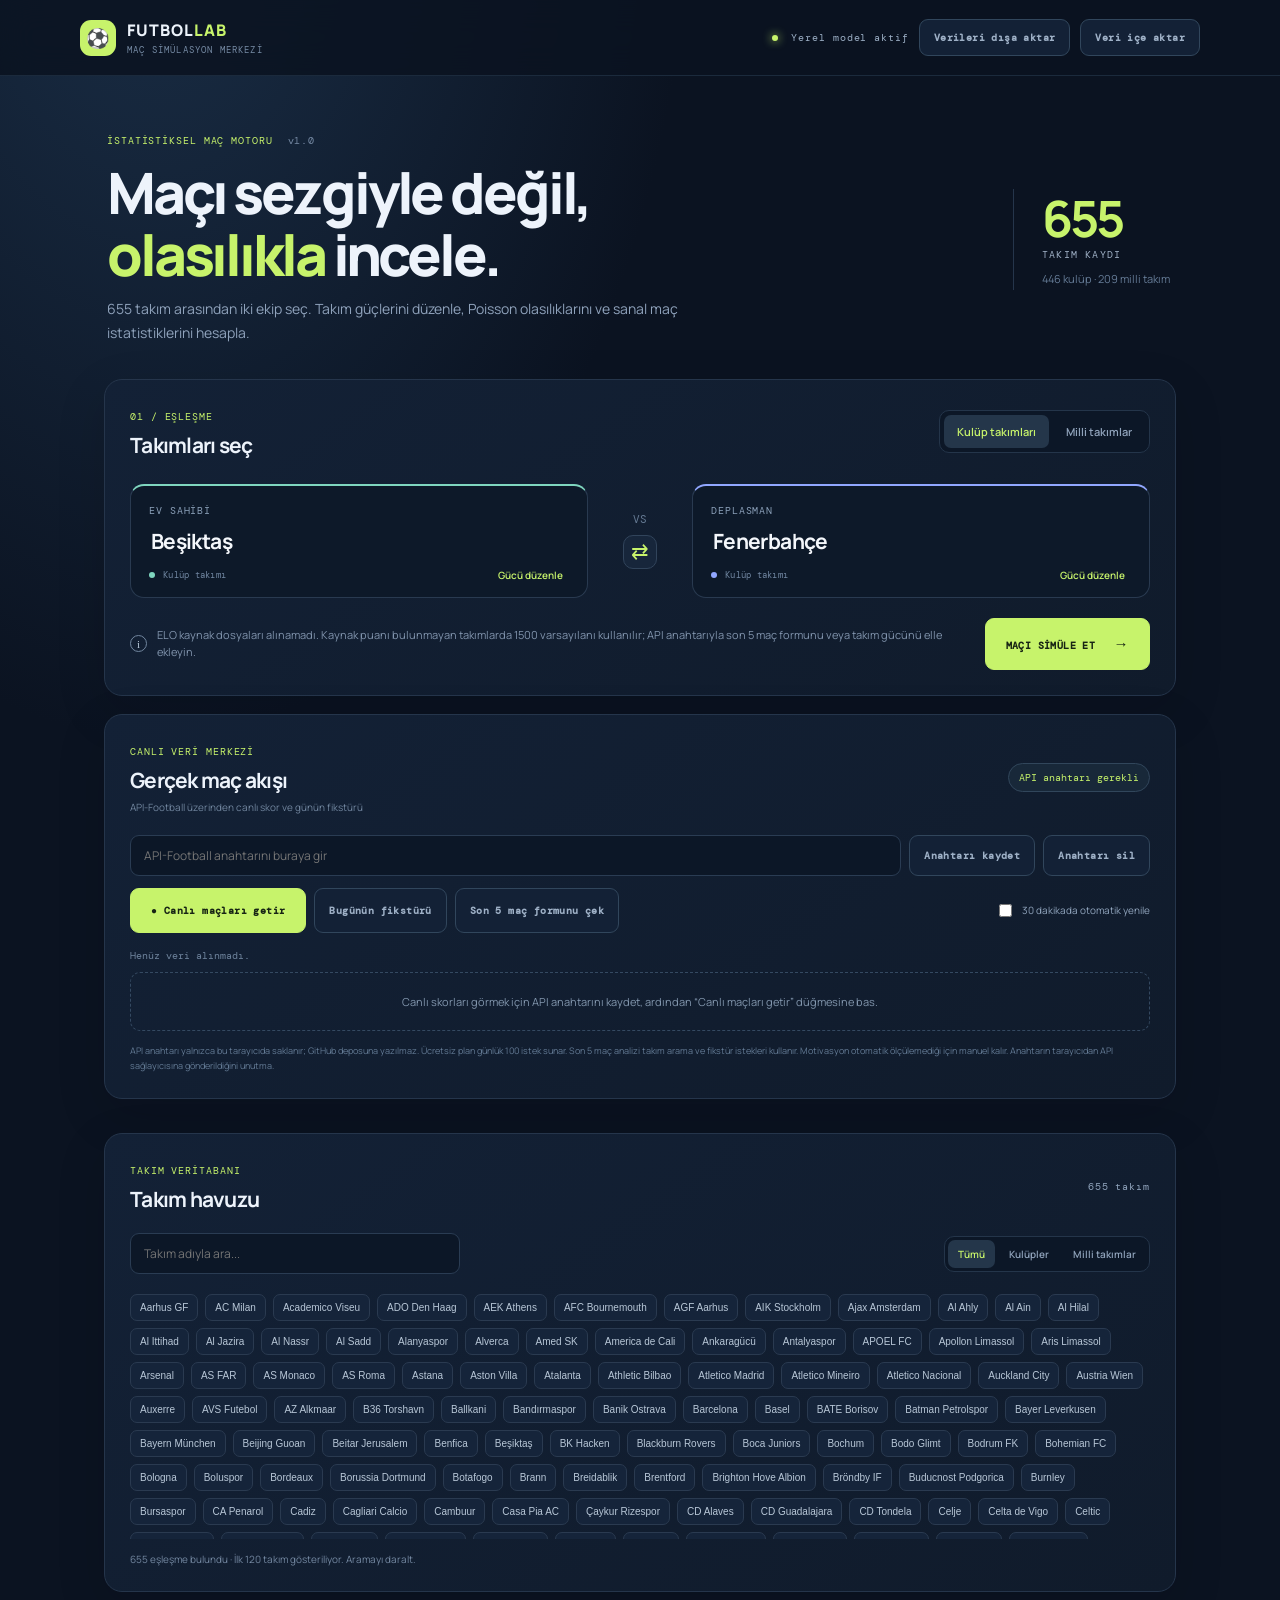
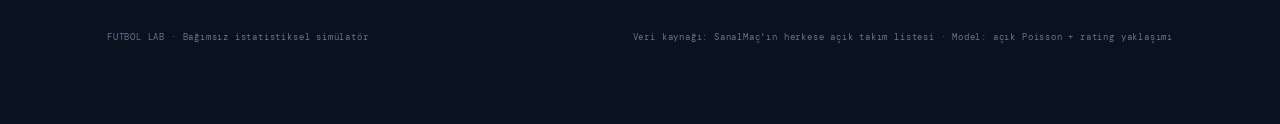
==== commit 1958227f: "Show team rating data coverage in the simulator" ====
--- a/index.html
+++ b/index.html
@@ -17,7 +17,7 @@
       <div class="team-select away"><label for="awayTeam">DEPLASMAN</label><input id="awayTeam" list="teamNames" value="Fenerbahçe" autocomplete="off" placeholder="Takım ara..."><div class="team-foot"><span class="team-dot"></span><span id="awayType">Kulüp takımı</span><button class="text-button" data-edit="away">Gücü düzenle</button></div></div>
     </div>
     <datalist id="teamNames"></datalist>
-    <div class="selector-bottom"><div class="model-note"><span class="info">i</span><span>Başlangıçta takımlar eşit 1500 rating ile gelir. Gerçek performans verisi ekledikçe tahminler kişiselleşir.</span></div><button id="simulateBtn" class="button primary">MAÇI SİMÜLE ET <span>→</span></button></div>
+    <div class="selector-bottom"><div class="model-note"><span class="info">i</span><span id="modelDataNote">Takımların Elo ve form verileri yükleniyor. Kaynak puanı olmayan takımlar için 1500 varsayılanı kullanılır.</span></div><button id="simulateBtn" class="button primary">MAÇI SİMÜLE ET <span>→</span></button></div>
   </section>
 
   <section id="editor" class="panel editor-panel" hidden>
